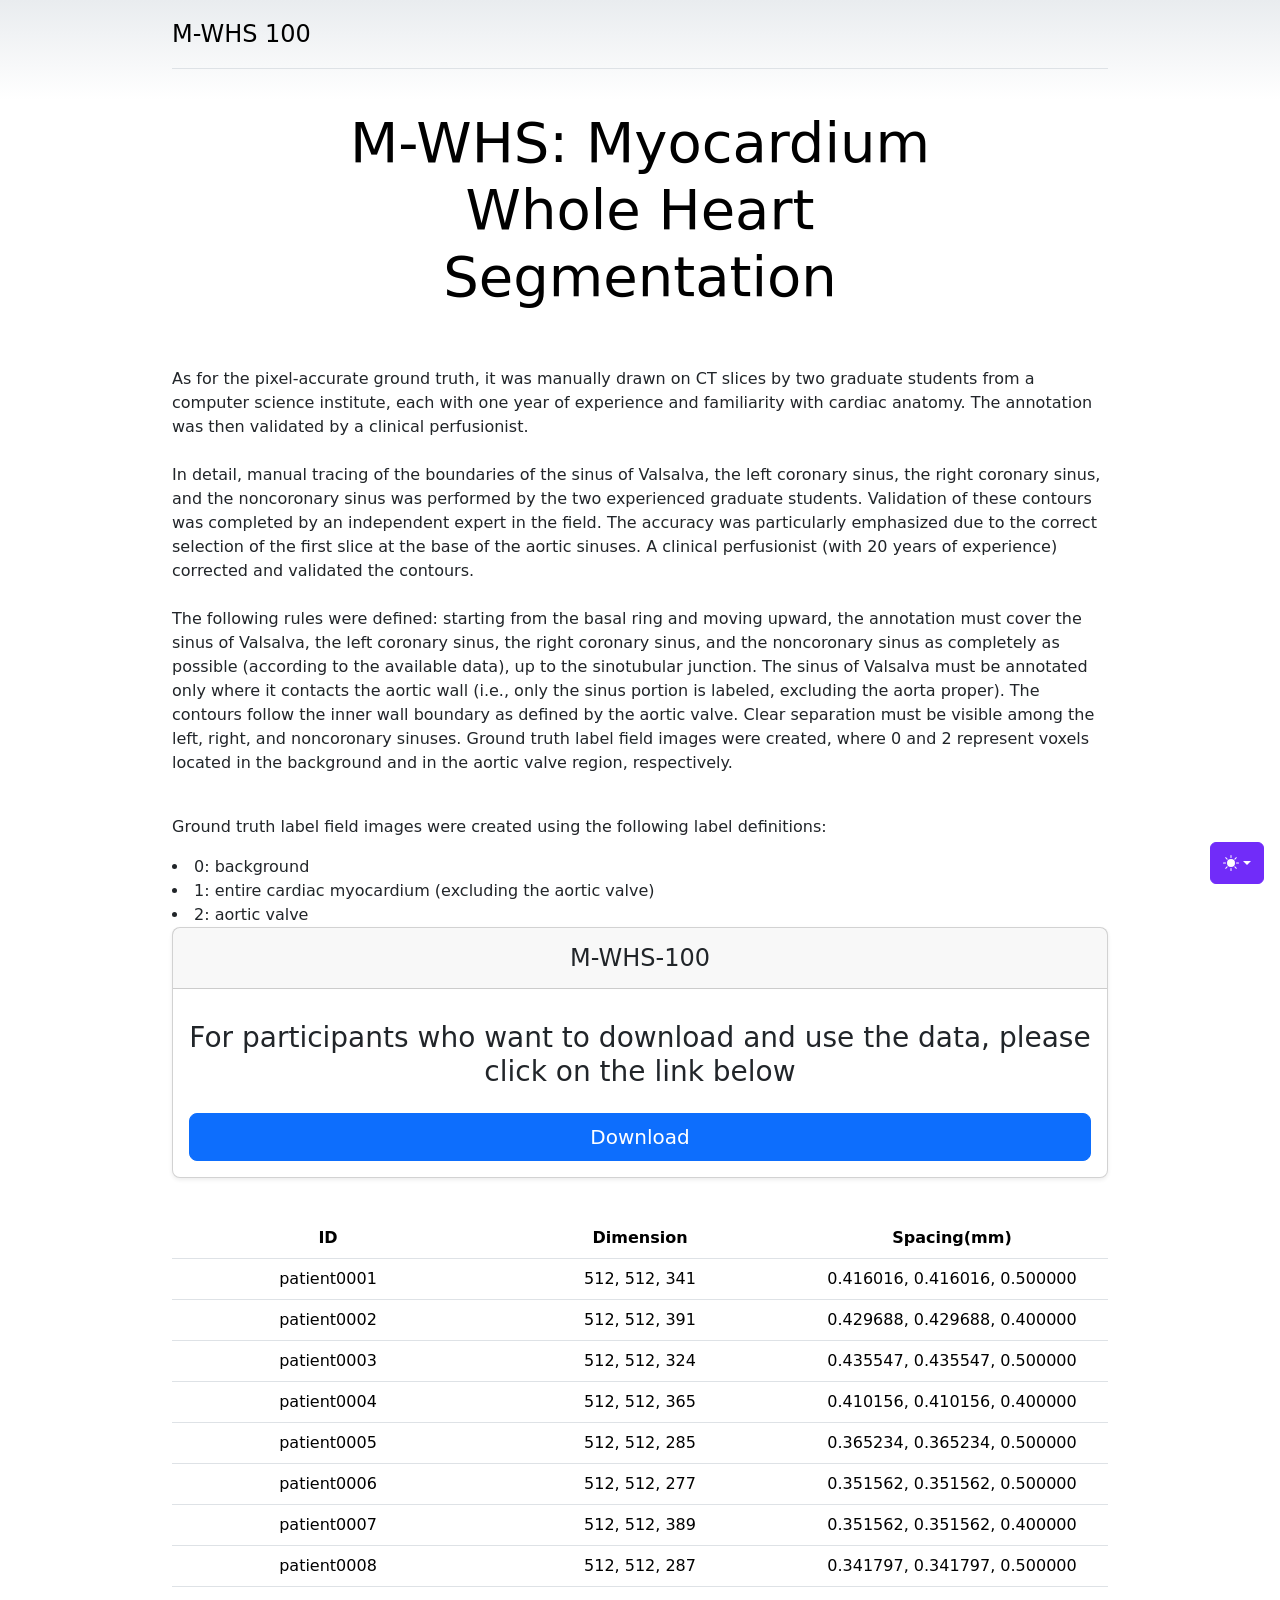
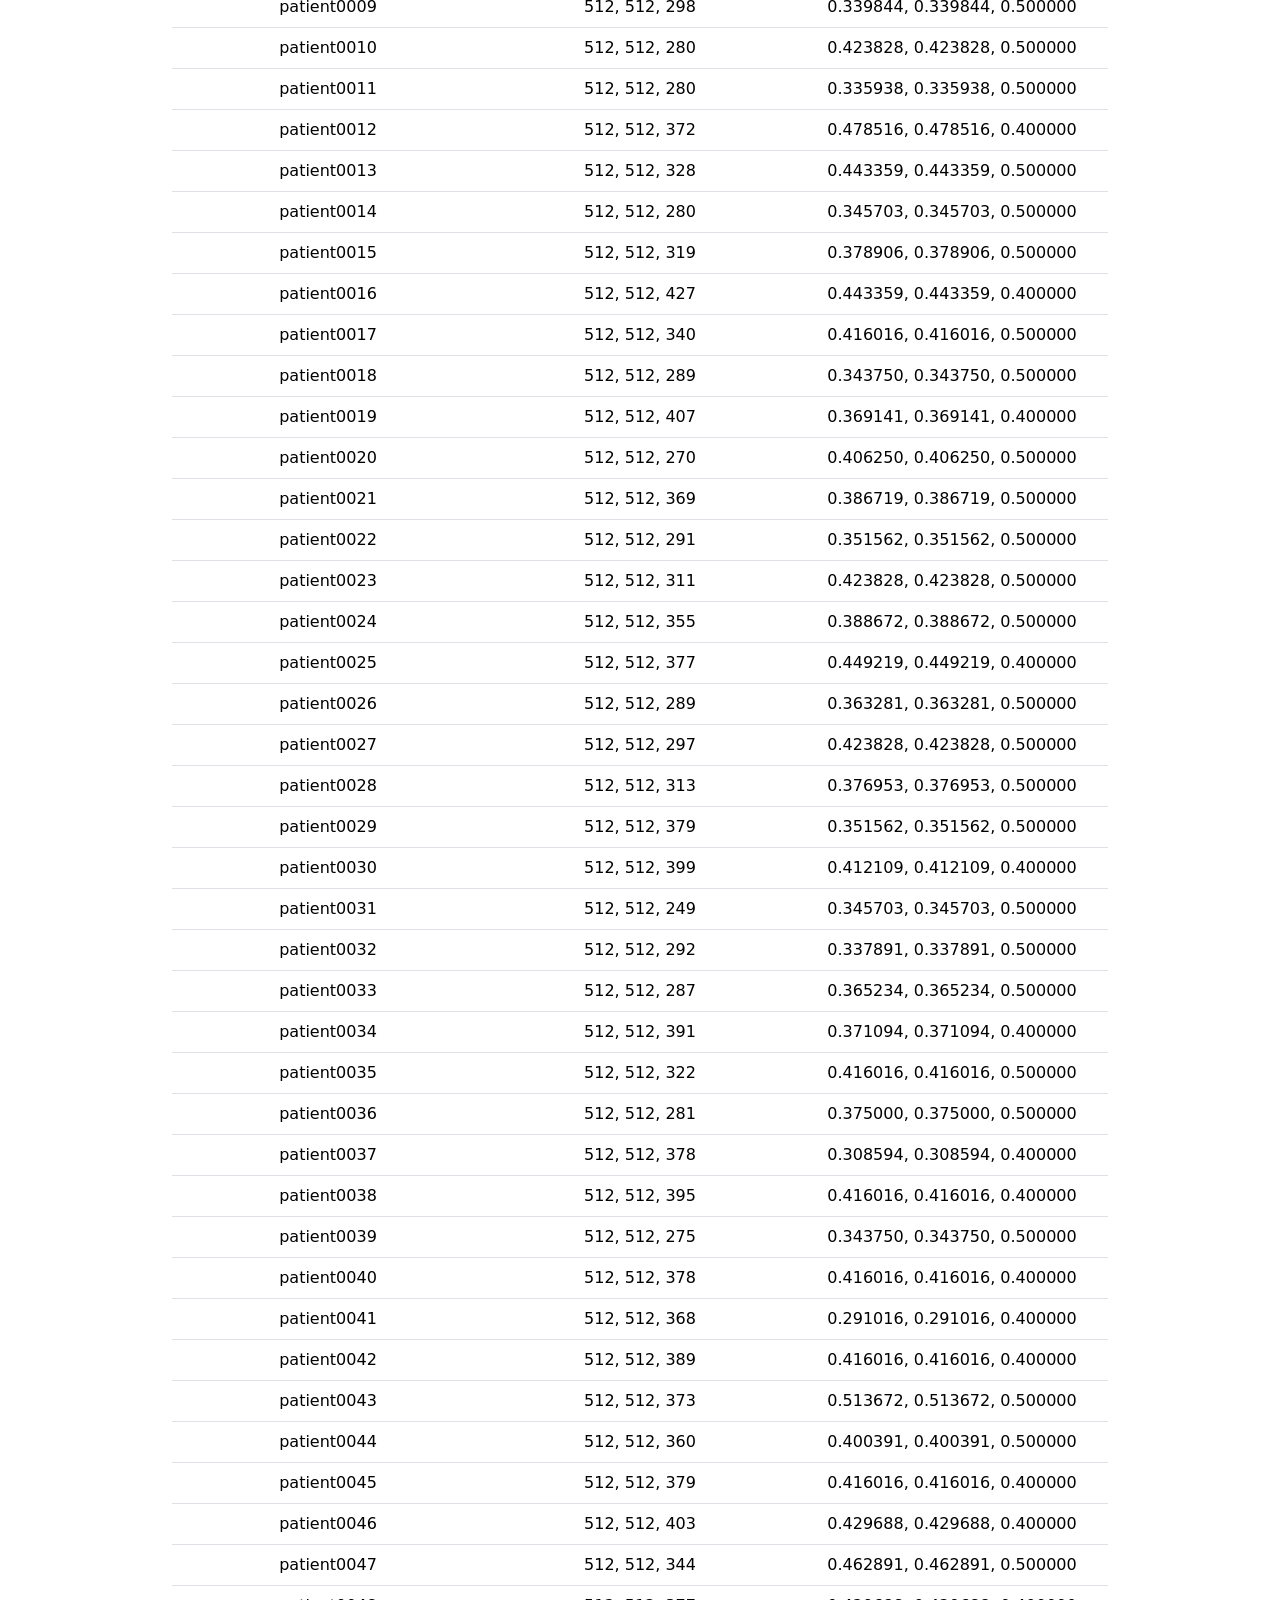
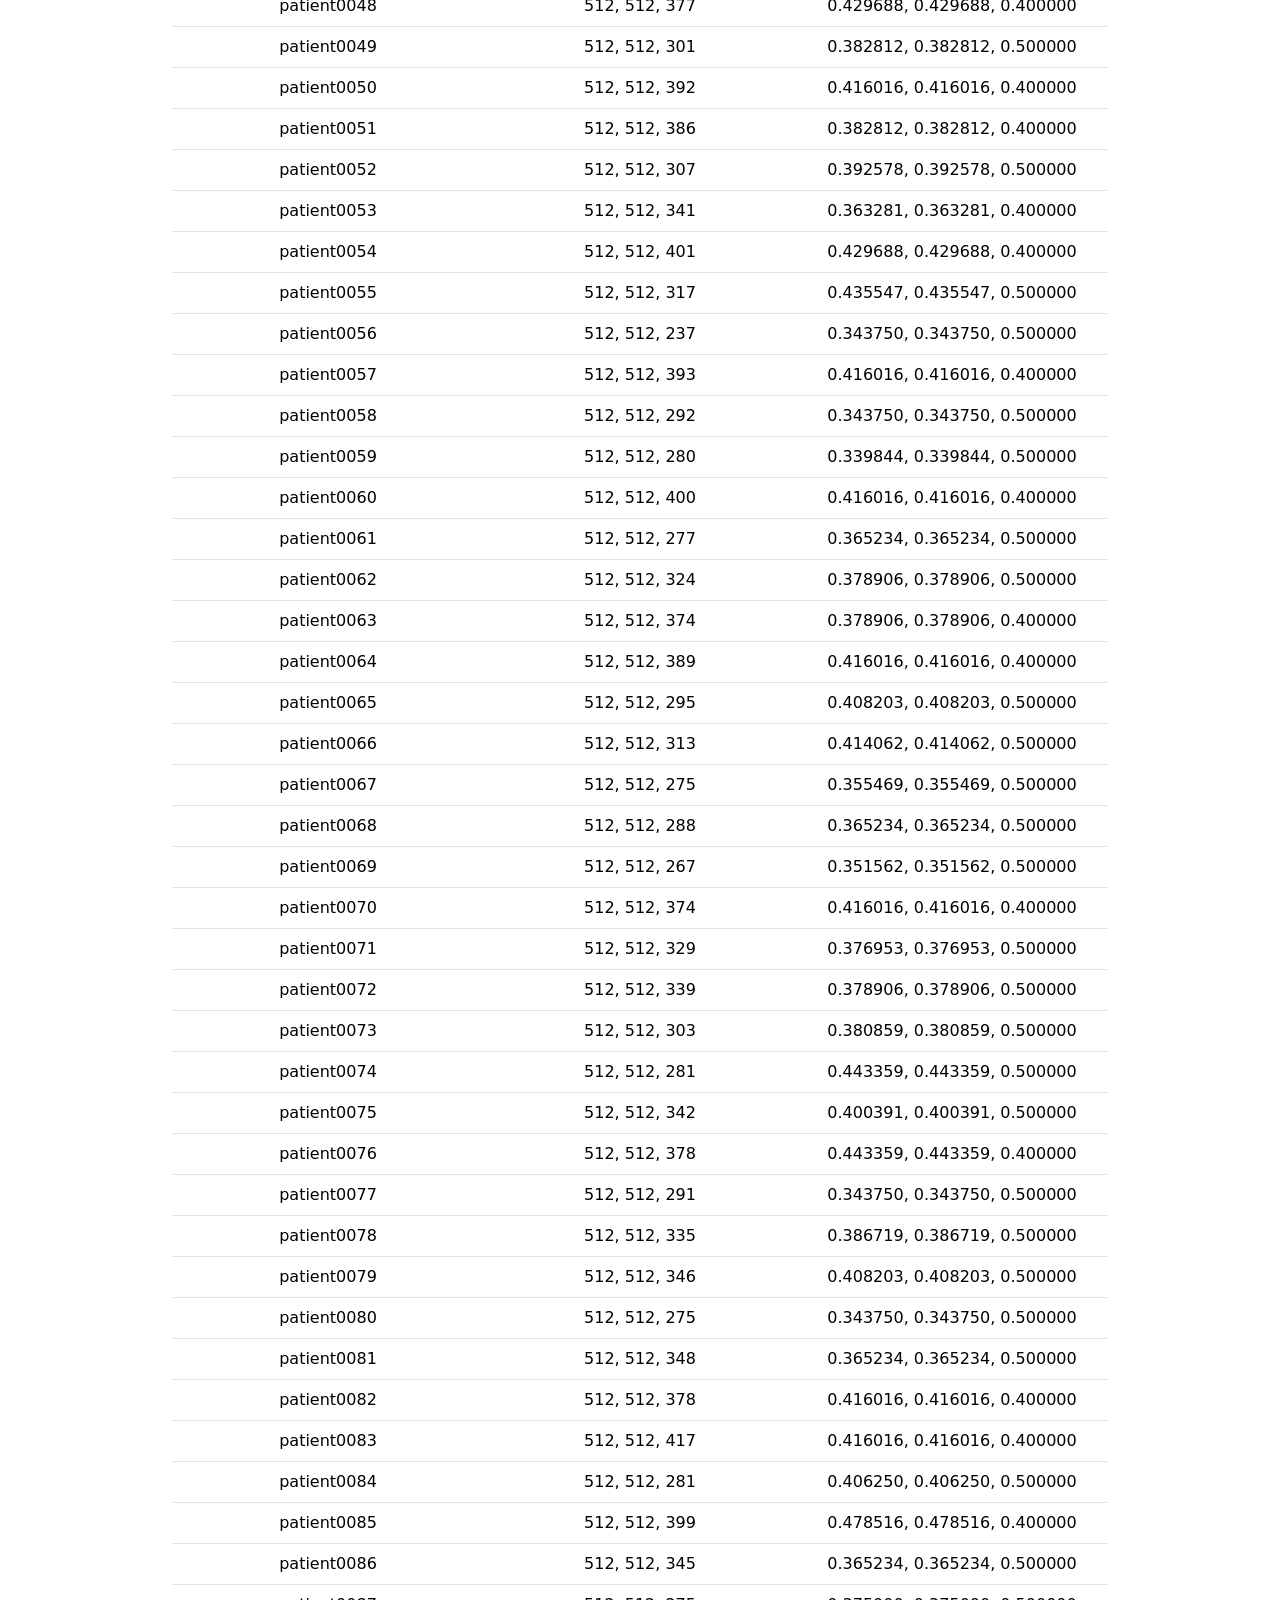
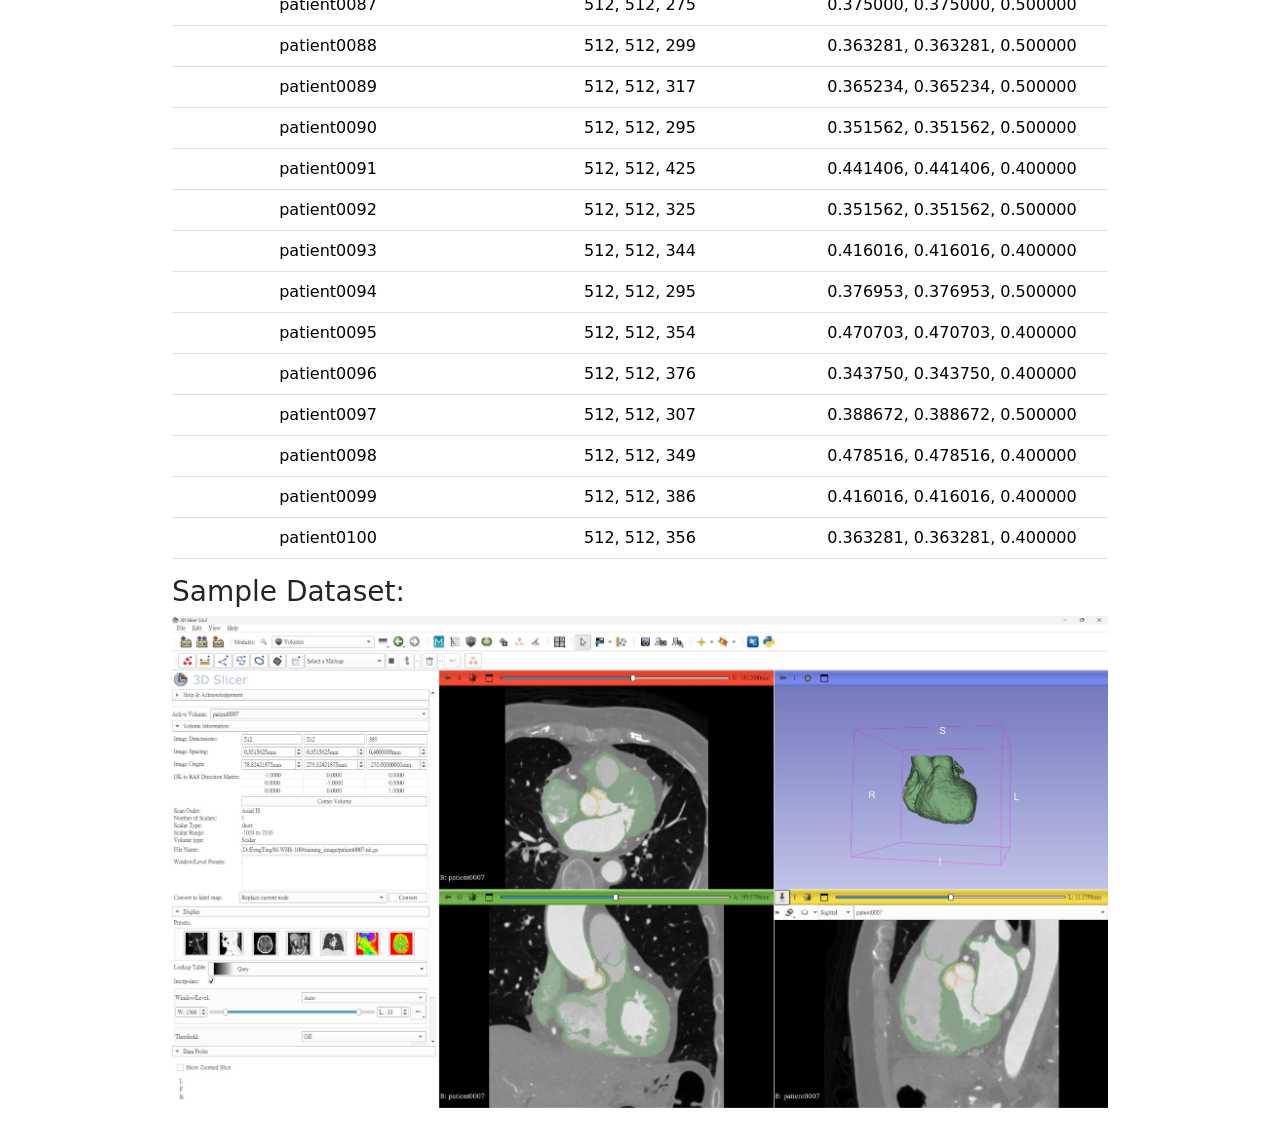
==== pricing/download.html @ 0a74efc0 "first commit" ====
<!doctype html>
<html lang="en" data-bs-theme="auto">
  <head><script src="../assets/js/color-modes.js"></script>

    <meta charset="utf-8">
    <meta name="viewport" content="width=device-width, initial-scale=1">
    <meta name="description" content="">
    <meta name="author" content="Mark Otto, Jacob Thornton, and Bootstrap contributors">
    <meta name="generator" content="Hugo 0.122.0">


<link href="../assets/dist/css/bootstrap.min.css" rel="stylesheet">

    <style>
      .bd-placeholder-img {
        font-size: 1.125rem;
        text-anchor: middle;
        -webkit-user-select: none;
        -moz-user-select: none;
        user-select: none;
      }

      @media (min-width: 768px) {
        .bd-placeholder-img-lg {
          font-size: 3.5rem;
        }
      }

      .b-example-divider {
        width: 100%;
        height: 3rem;
        background-color: rgba(0, 0, 0, .1);
        border: solid rgba(0, 0, 0, .15);
        border-width: 1px 0;
        box-shadow: inset 0 .5em 1.5em rgba(0, 0, 0, .1), inset 0 .125em .5em rgba(0, 0, 0, .15);
      }

      .b-example-vr {
        flex-shrink: 0;
        width: 1.5rem;
        height: 100vh;
      }

      .bi {
        vertical-align: -.125em;
        fill: currentColor;
      }

      .nav-scroller {
        position: relative;
        z-index: 2;
        height: 2.75rem;
        overflow-y: hidden;
      }

      .nav-scroller .nav {
        display: flex;
        flex-wrap: nowrap;
        padding-bottom: 1rem;
        margin-top: -1px;
        overflow-x: auto;
        text-align: center;
        white-space: nowrap;
        -webkit-overflow-scrolling: touch;
      }

      .btn-bd-primary {
        --bd-violet-bg: #712cf9;
        --bd-violet-rgb: 112.520718, 44.062154, 249.437846;

        --bs-btn-font-weight: 600;
        --bs-btn-color: var(--bs-white);
        --bs-btn-bg: var(--bd-violet-bg);
        --bs-btn-border-color: var(--bd-violet-bg);
        --bs-btn-hover-color: var(--bs-white);
        --bs-btn-hover-bg: #6528e0;
        --bs-btn-hover-border-color: #6528e0;
        --bs-btn-focus-shadow-rgb: var(--bd-violet-rgb);
        --bs-btn-active-color: var(--bs-btn-hover-color);
        --bs-btn-active-bg: #5a23c8;
        --bs-btn-active-border-color: #5a23c8;
      }

      .bd-mode-toggle {
        z-index: 1500;
      }

      .bd-mode-toggle .dropdown-menu .active .bi {
        display: block !important;
      }
    </style>

    
    <!-- Custom styles for this template -->
    <link href="pricing.css" rel="stylesheet">
  </head>
  <body>
    <svg xmlns="http://www.w3.org/2000/svg" class="d-none">
      <symbol id="check2" viewBox="0 0 16 16">
        <path d="M13.854 3.646a.5.5 0 0 1 0 .708l-7 7a.5.5 0 0 1-.708 0l-3.5-3.5a.5.5 0 1 1 .708-.708L6.5 10.293l6.646-6.647a.5.5 0 0 1 .708 0z"/>
      </symbol>
      <symbol id="circle-half" viewBox="0 0 16 16">
        <path d="M8 15A7 7 0 1 0 8 1v14zm0 1A8 8 0 1 1 8 0a8 8 0 0 1 0 16z"/>
      </symbol>
      <symbol id="moon-stars-fill" viewBox="0 0 16 16">
        <path d="M6 .278a.768.768 0 0 1 .08.858 7.208 7.208 0 0 0-.878 3.46c0 4.021 3.278 7.277 7.318 7.277.527 0 1.04-.055 1.533-.16a.787.787 0 0 1 .81.316.733.733 0 0 1-.031.893A8.349 8.349 0 0 1 8.344 16C3.734 16 0 12.286 0 7.71 0 4.266 2.114 1.312 5.124.06A.752.752 0 0 1 6 .278z"/>
        <path d="M10.794 3.148a.217.217 0 0 1 .412 0l.387 1.162c.173.518.579.924 1.097 1.097l1.162.387a.217.217 0 0 1 0 .412l-1.162.387a1.734 1.734 0 0 0-1.097 1.097l-.387 1.162a.217.217 0 0 1-.412 0l-.387-1.162A1.734 1.734 0 0 0 9.31 6.593l-1.162-.387a.217.217 0 0 1 0-.412l1.162-.387a1.734 1.734 0 0 0 1.097-1.097l.387-1.162zM13.863.099a.145.145 0 0 1 .274 0l.258.774c.115.346.386.617.732.732l.774.258a.145.145 0 0 1 0 .274l-.774.258a1.156 1.156 0 0 0-.732.732l-.258.774a.145.145 0 0 1-.274 0l-.258-.774a1.156 1.156 0 0 0-.732-.732l-.774-.258a.145.145 0 0 1 0-.274l.774-.258c.346-.115.617-.386.732-.732L13.863.1z"/>
      </symbol>
      <symbol id="sun-fill" viewBox="0 0 16 16">
        <path d="M8 12a4 4 0 1 0 0-8 4 4 0 0 0 0 8zM8 0a.5.5 0 0 1 .5.5v2a.5.5 0 0 1-1 0v-2A.5.5 0 0 1 8 0zm0 13a.5.5 0 0 1 .5.5v2a.5.5 0 0 1-1 0v-2A.5.5 0 0 1 8 13zm8-5a.5.5 0 0 1-.5.5h-2a.5.5 0 0 1 0-1h2a.5.5 0 0 1 .5.5zM3 8a.5.5 0 0 1-.5.5h-2a.5.5 0 0 1 0-1h2A.5.5 0 0 1 3 8zm10.657-5.657a.5.5 0 0 1 0 .707l-1.414 1.415a.5.5 0 1 1-.707-.708l1.414-1.414a.5.5 0 0 1 .707 0zm-9.193 9.193a.5.5 0 0 1 0 .707L3.05 13.657a.5.5 0 0 1-.707-.707l1.414-1.414a.5.5 0 0 1 .707 0zm9.193 2.121a.5.5 0 0 1-.707 0l-1.414-1.414a.5.5 0 0 1 .707-.707l1.414 1.414a.5.5 0 0 1 0 .707zM4.464 4.465a.5.5 0 0 1-.707 0L2.343 3.05a.5.5 0 1 1 .707-.707l1.414 1.414a.5.5 0 0 1 0 .708z"/>
      </symbol>
    </svg>

    <div class="dropdown position-fixed bottom-0 end-0 mb-3 me-3 bd-mode-toggle">
      <button class="btn btn-bd-primary py-2 dropdown-toggle d-flex align-items-center"
              id="bd-theme"
              type="button"
              aria-expanded="false"
              data-bs-toggle="dropdown"
              aria-label="Toggle theme (auto)">
        <svg class="bi my-1 theme-icon-active" width="1em" height="1em"><use href="#circle-half"></use></svg>
        <span class="visually-hidden" id="bd-theme-text">Toggle theme</span>
      </button>
      <ul class="dropdown-menu dropdown-menu-end shadow" aria-labelledby="bd-theme-text">
        <li>
          <button type="button" class="dropdown-item d-flex align-items-center" data-bs-theme-value="light" aria-pressed="false">
            <svg class="bi me-2 opacity-50" width="1em" height="1em"><use href="#sun-fill"></use></svg>
            Light
            <svg class="bi ms-auto d-none" width="1em" height="1em"><use href="#check2"></use></svg>
          </button>
        </li>
        <li>
          <button type="button" class="dropdown-item d-flex align-items-center" data-bs-theme-value="dark" aria-pressed="false">
            <svg class="bi me-2 opacity-50" width="1em" height="1em"><use href="#moon-stars-fill"></use></svg>
            Dark
            <svg class="bi ms-auto d-none" width="1em" height="1em"><use href="#check2"></use></svg>
          </button>
        </li>
        <li>
          <button type="button" class="dropdown-item d-flex align-items-center active" data-bs-theme-value="auto" aria-pressed="true">
            <svg class="bi me-2 opacity-50" width="1em" height="1em"><use href="#circle-half"></use></svg>
            Auto
            <svg class="bi ms-auto d-none" width="1em" height="1em"><use href="#check2"></use></svg>
          </button>
        </li>
      </ul>
    </div>

    
<svg xmlns="http://www.w3.org/2000/svg" class="d-none">
  <symbol id="check" viewBox="0 0 16 16">
    <title>Check</title>
    <path d="M13.854 3.646a.5.5 0 0 1 0 .708l-7 7a.5.5 0 0 1-.708 0l-3.5-3.5a.5.5 0 1 1 .708-.708L6.5 10.293l6.646-6.647a.5.5 0 0 1 .708 0z"/>
  </symbol>
</svg>

<div class="container py-3">
  <header>
    <div class="d-flex flex-column flex-md-row align-items-center pb-3 mb-4 border-bottom">
      <a href="#" class="d-flex align-items-center link-body-emphasis text-decoration-none">
        <!-- <svg xmlns="http://www.w3.org/2000/svg" width="40" height="32" class="me-2" viewBox="0 0 118 94" role="img"><title>Bootstrap</title><path fill-rule="evenodd" clip-rule="evenodd" d="M24.509 0c-6.733 0-11.715 5.893-11.492 12.284.214 6.14-.064 14.092-2.066 20.577C8.943 39.365 5.547 43.485 0 44.014v5.972c5.547.529 8.943 4.649 10.951 11.153 2.002 6.485 2.28 14.437 2.066 20.577C12.794 88.106 17.776 94 24.51 94H93.5c6.733 0 11.714-5.893 11.491-12.284-.214-6.14.064-14.092 2.066-20.577 2.009-6.504 5.396-10.624 10.943-11.153v-5.972c-5.547-.529-8.934-4.649-10.943-11.153-2.002-6.484-2.28-14.437-2.066-20.577C105.214 5.894 100.233 0 93.5 0H24.508zM80 57.863C80 66.663 73.436 72 62.543 72H44a2 2 0 01-2-2V24a2 2 0 012-2h18.437c9.083 0 15.044 4.92 15.044 12.474 0 5.302-4.01 10.049-9.119 10.88v.277C75.317 46.394 80 51.21 80 57.863zM60.521 28.34H49.948v14.934h8.905c6.884 0 10.68-2.772 10.68-7.727 0-4.643-3.264-7.207-9.012-7.207zM49.948 49.2v16.458H60.91c7.167 0 10.964-2.876 10.964-8.281 0-5.406-3.903-8.178-11.425-8.178H49.948z" fill="currentColor"></path></svg> -->
        <span class="fs-4">M-WHS 100</span>
      </a>

    </div>

    <div class="pricing-header p-3 pb-md-4 mx-auto text-center">
      
      <h1 class="display-4 fw-normal text-body-emphasis">M-WHS: Myocardium Whole Heart Segmentation
</h1>

          </div>
    <div class="justified-text">
    <!-- <h2>Protocol</h2> -->
    <br>
As for the pixel-accurate ground truth, it was manually drawn on CT slices by two graduate students from a computer science institute, each with one year of experience and familiarity with cardiac anatomy. The annotation was then validated by a clinical perfusionist.
    <br><br>
In detail, manual tracing of the boundaries of the sinus of Valsalva, the left coronary sinus, the right coronary sinus, and the noncoronary sinus was performed by the two experienced graduate students. Validation of these contours was completed by an independent expert in the field. The accuracy was particularly emphasized due to the correct selection of the first slice at the base of the aortic sinuses. A clinical perfusionist (with 20 years of experience) corrected and validated the contours.
    <br><br>
The following rules were defined: starting from the basal ring and moving upward, the annotation must cover the sinus of Valsalva, the left coronary sinus, the right coronary sinus, and the noncoronary sinus as completely as possible (according to the available data), up to the sinotubular junction. The sinus of Valsalva must be annotated only where it contacts the aortic wall (i.e., only the sinus portion is labeled, excluding the aorta proper). The contours follow the inner wall boundary as defined by the aortic valve. Clear separation must be visible among the left, right, and noncoronary sinuses. Ground truth label field images were created, where 0 and 2 represent voxels located in the background and in the aortic valve region, respectively.</p>
    <br><p>Ground truth label field images were created using the following label definitions:</p>
    <li>0: background</li>

    <li>1: entire cardiac myocardium (excluding the aortic valve)</li>

    <li>2: aortic valve</li>
    </div>
      <!-- <p class="fs-5 text-body-secondary">test</p> -->
       
    
    
  </header>

  <main>
    
    <!-- <hr> -->
    <div class="row row-cols-1 row-cols-md-1 mb-3 text-center">
 
      <div class="col">
        <div class="card mb-4 rounded-3 shadow-sm">
          <div class="card-header py-3">
            <h4 class="my-0 fw-normal">M-WHS-100</h4>
          </div>
          <div class="card-body">
            <h3 class="list-unstyled mt-3 mb-4"> 
              For participants who want to download and use the data, please click on the link below
            </h3>
            <!-- <button type="button" class="w-100 btn btn-lg btn-primary", href="https://www.aicup.tw/%E5%89%AF%E6%9C%AC-%E8%B3%87%E6%96%99%E9%9B%86%E4%B8%8B%E8%BC%89">Downloand</button> -->
            <a class="w-100 btn btn-lg btn-primary" href="https://www.aicup.tw/%E5%89%AF%E6%9C%AC-%E8%B3%87%E6%96%99%E9%9B%86%E4%B8%8B%E8%BC%89" role="button">Download</a>
          </div>
        </div>
      </div>
      
    </div>

    

    <div class="table-responsive">
      <table class="table text-center">
        <thead>
          <tr>
            <th style="width: 20%;">ID</th>
            <th style="width: 20%;">Dimension</th>
            <th style="width: 20%;">Spacing(mm)</th>
          </tr>
        </thead>
        <tbody>
          
          <tr>
            <th scope="row" class="text-start">Public</th>
            <td><svg class="bi" width="24" height="24"><use xlink:href="#check"/></svg></td>
            <td><svg class="bi" width="24" height="24"><use xlink:href="#check"/></svg></td>
            <td><svg class="bi" width="24" height="24"><use xlink:href="#check"/></svg></td>
          </tr>
          <tr>
            <th scope="row" class="text-start">Private</th>
            <td></td>
            <td><svg class="bi" width="24" height="24"><use xlink:href="#check"/></svg></td>
            <td><svg class="bi" width="24" height="24"><use xlink:href="#check"/></svg></td>
          </tr>
        </tbody>


      </table>
      <h3>Sample Dataset:</h3>
      <img style="width: 100%" src="./fig01.jpg">


    </div>
  </main>

</div>
<script src="../assets/dist/js/bootstrap.bundle.min.js"></script>

    </body>
</html>

<script>
  fetch('data.json')  
    .then(response => response.json())
    .then(data => {
      const tbody = document.querySelector('tbody');
      tbody.innerHTML = ''; 
  
      data.forEach((row, index) => {
        const tr = document.createElement('tr');
        tr.innerHTML = `
          <td>${row.ID}</td>
          <td>${row["Image Dimensions"]}</td>
          <td>${row["Image Spacing"]}</td>

        `;
        tbody.appendChild(tr);
      });
    })
    .catch(error => {
      console.error('JSON LOADING ERROR:', error);
    });
</script>
---- pricing/pricing.css ----
body {
  background-image: linear-gradient(180deg, var(--bs-secondary-bg), var(--bs-body-bg) 100px, var(--bs-body-bg));
}

.container {
  max-width: 960px;
}

.pricing-header {
  max-width: 700px;
}
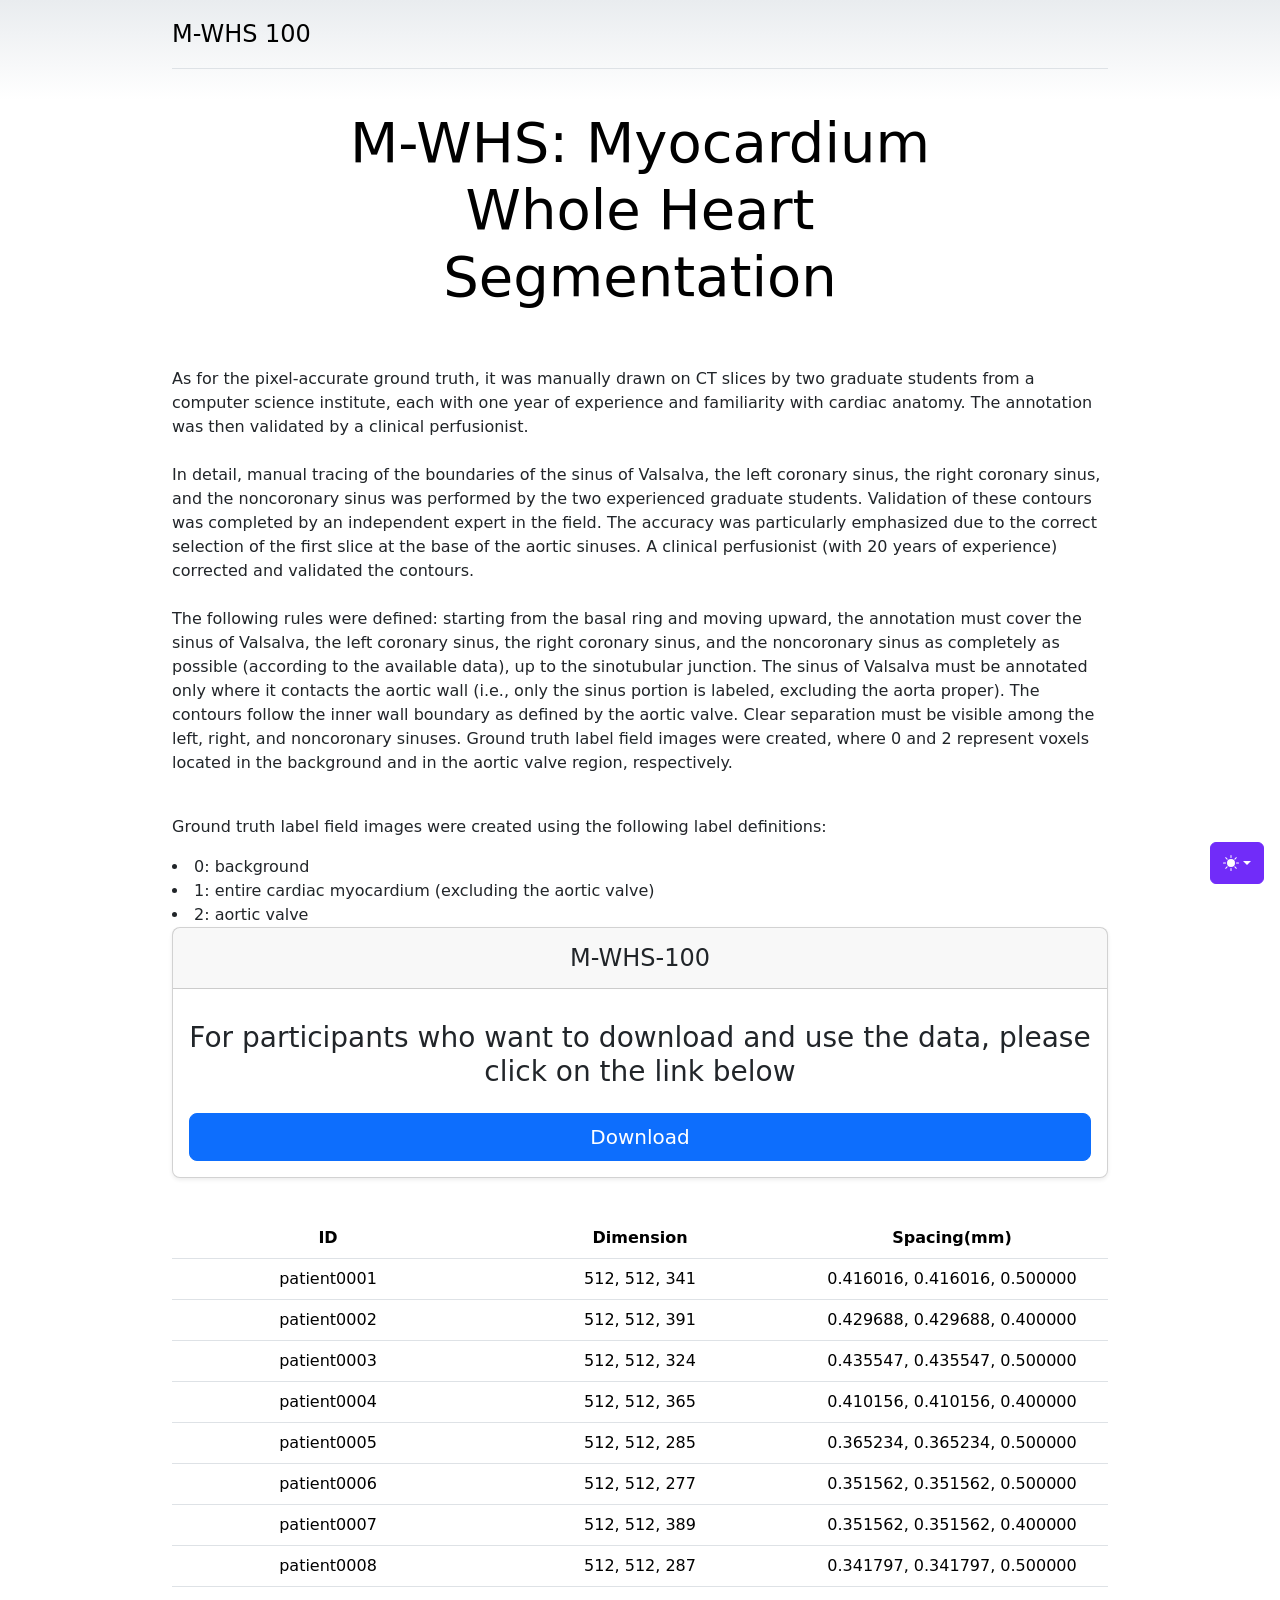
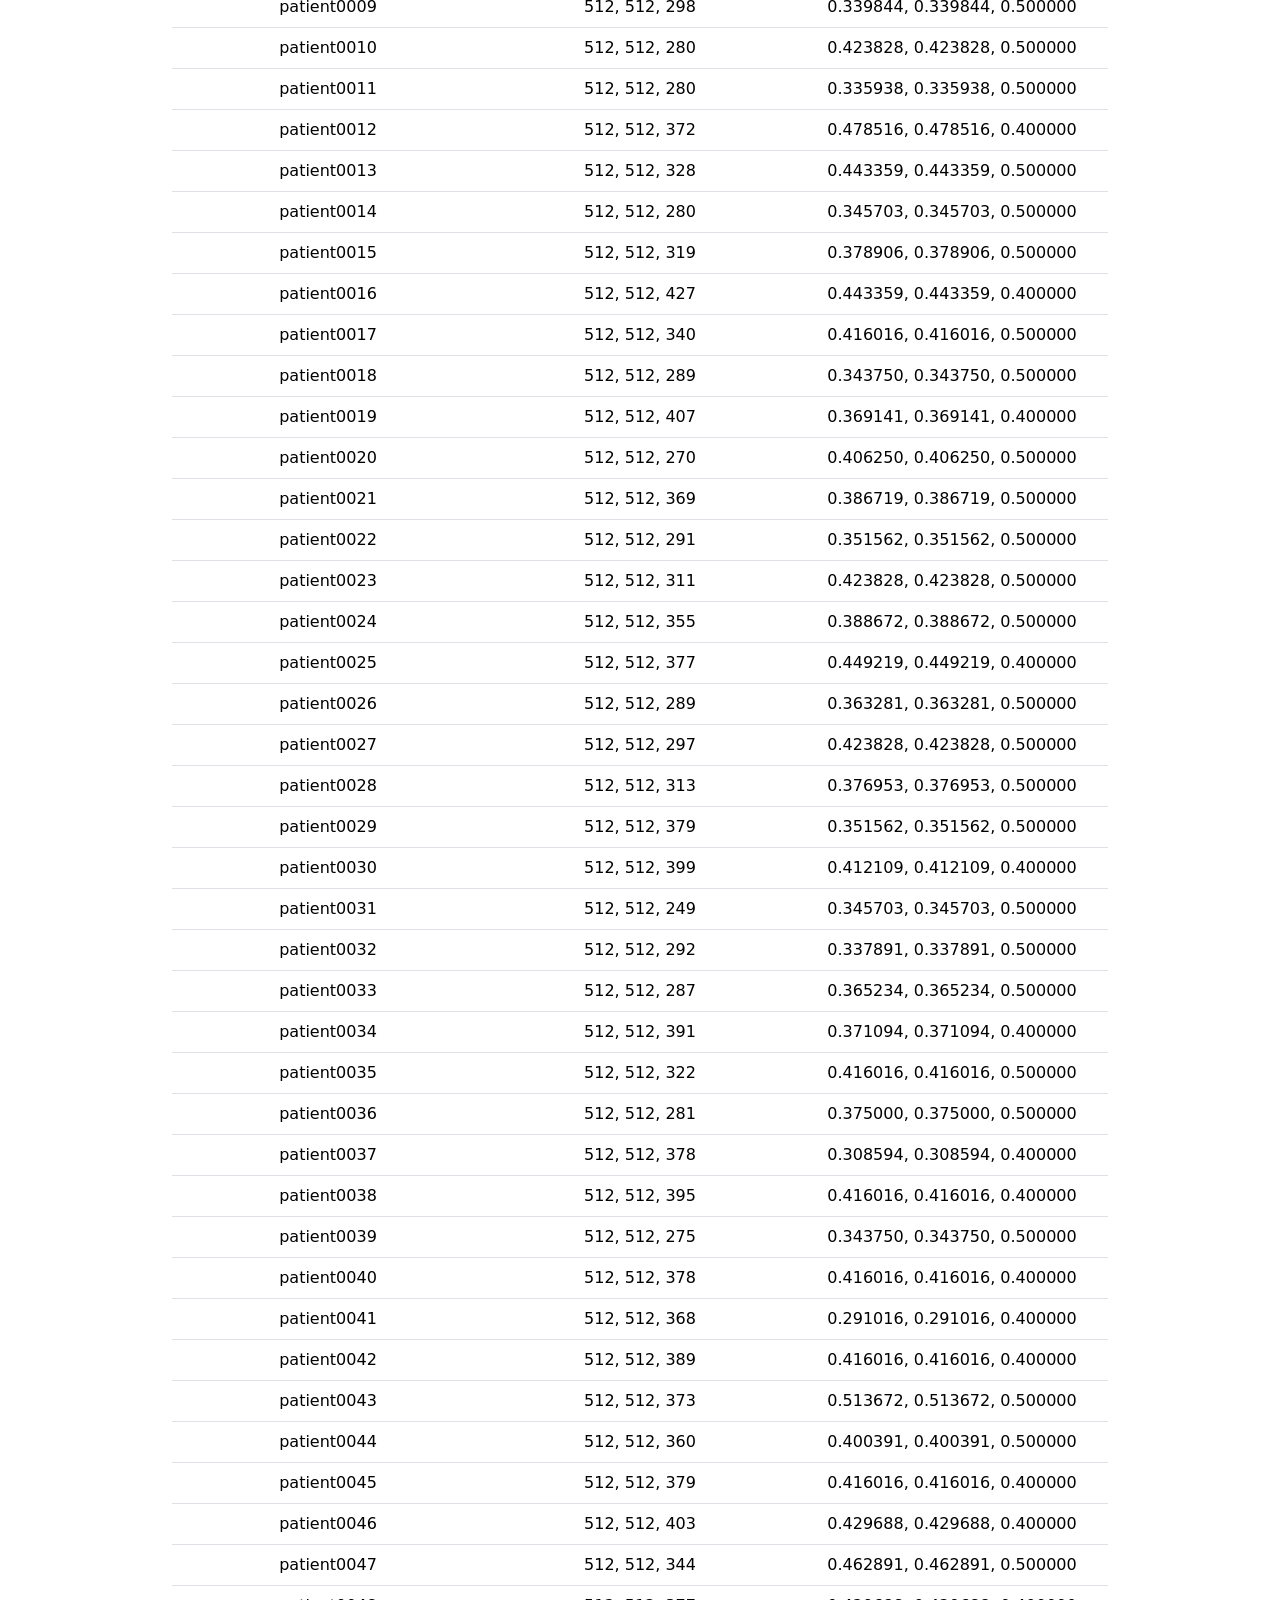
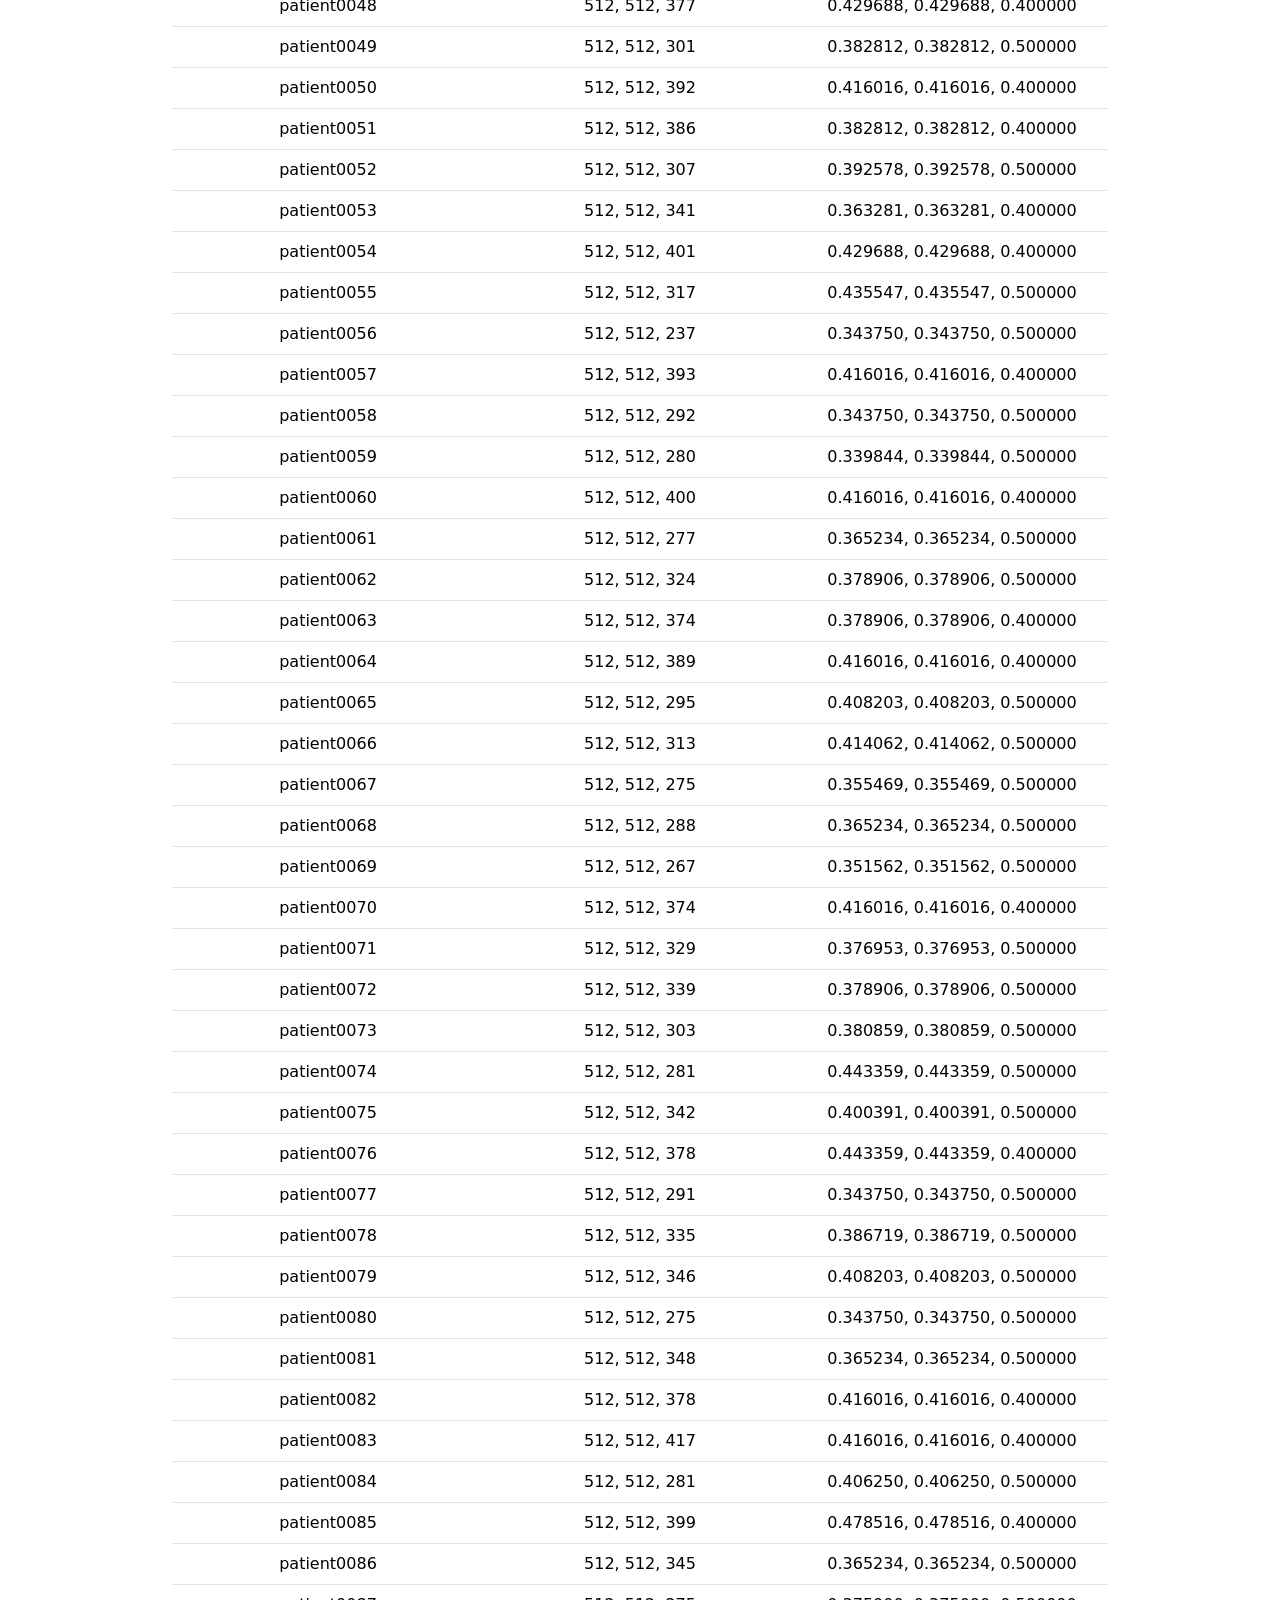
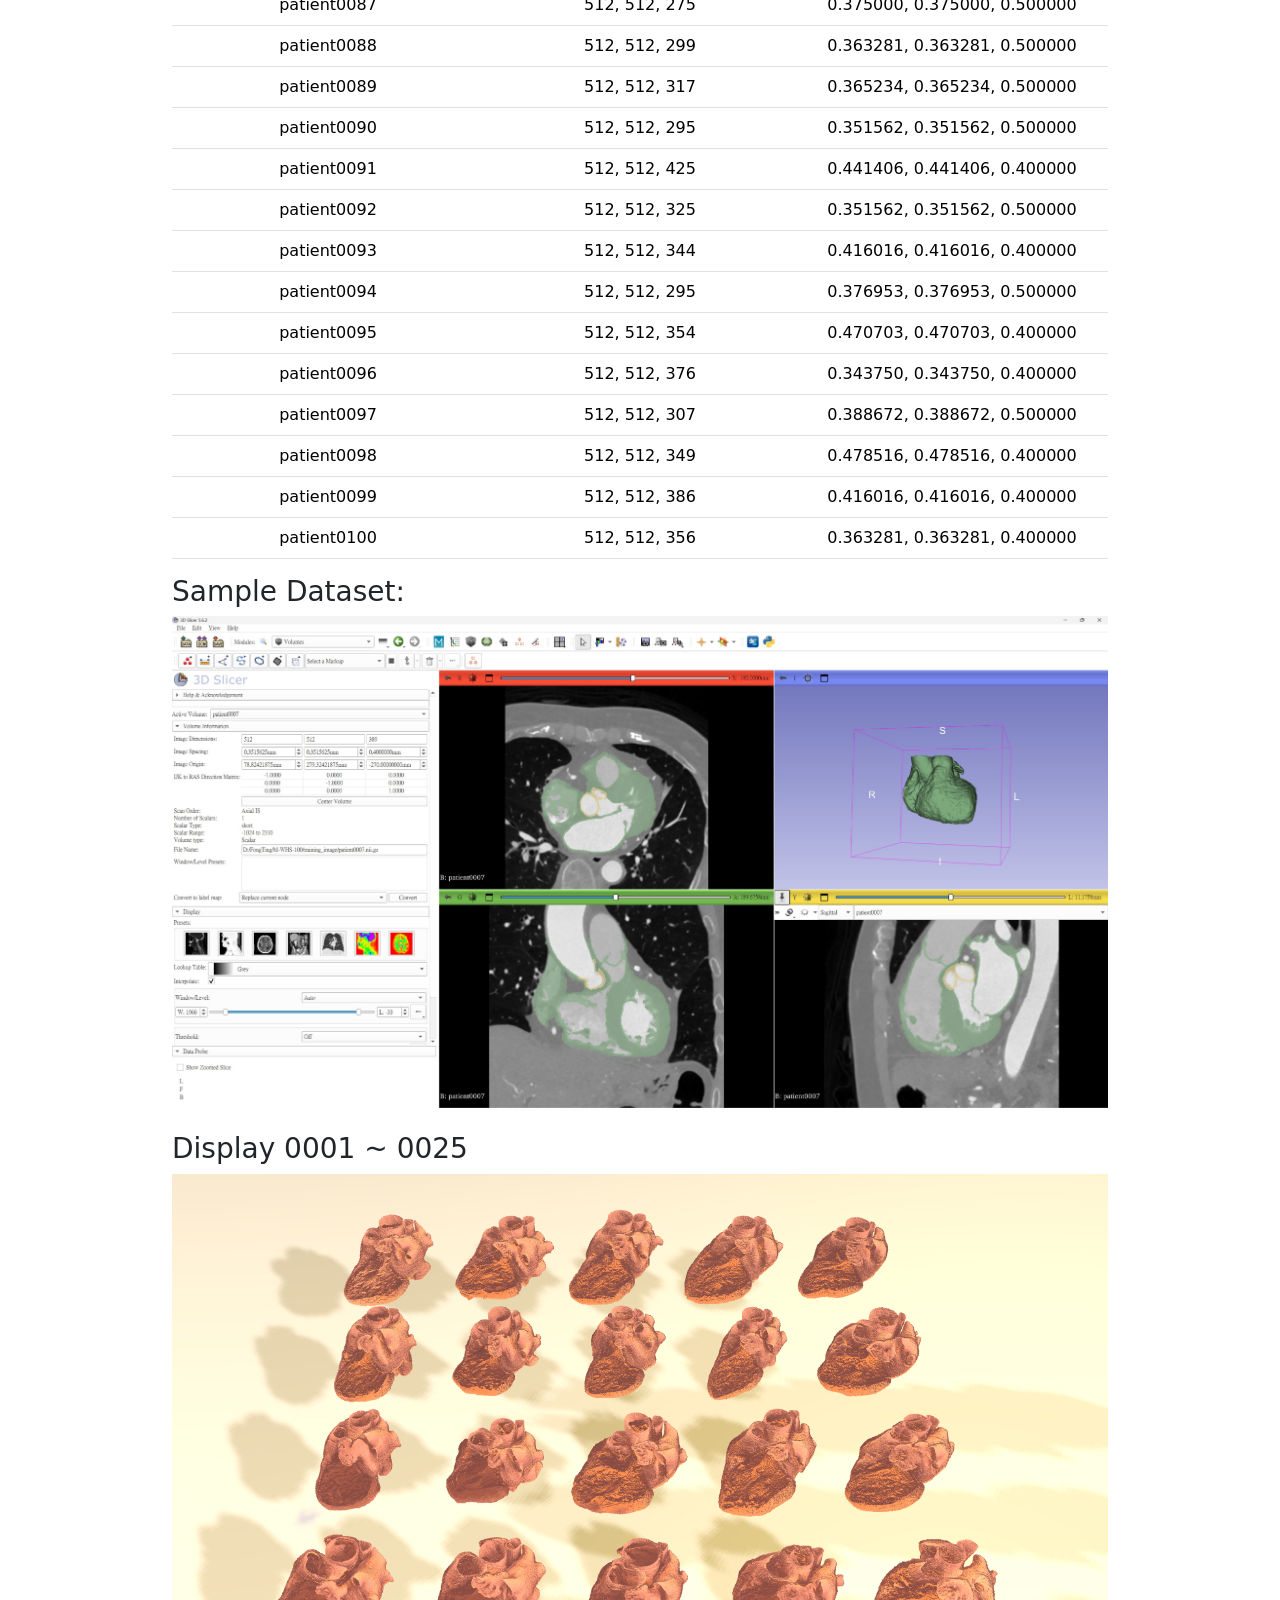
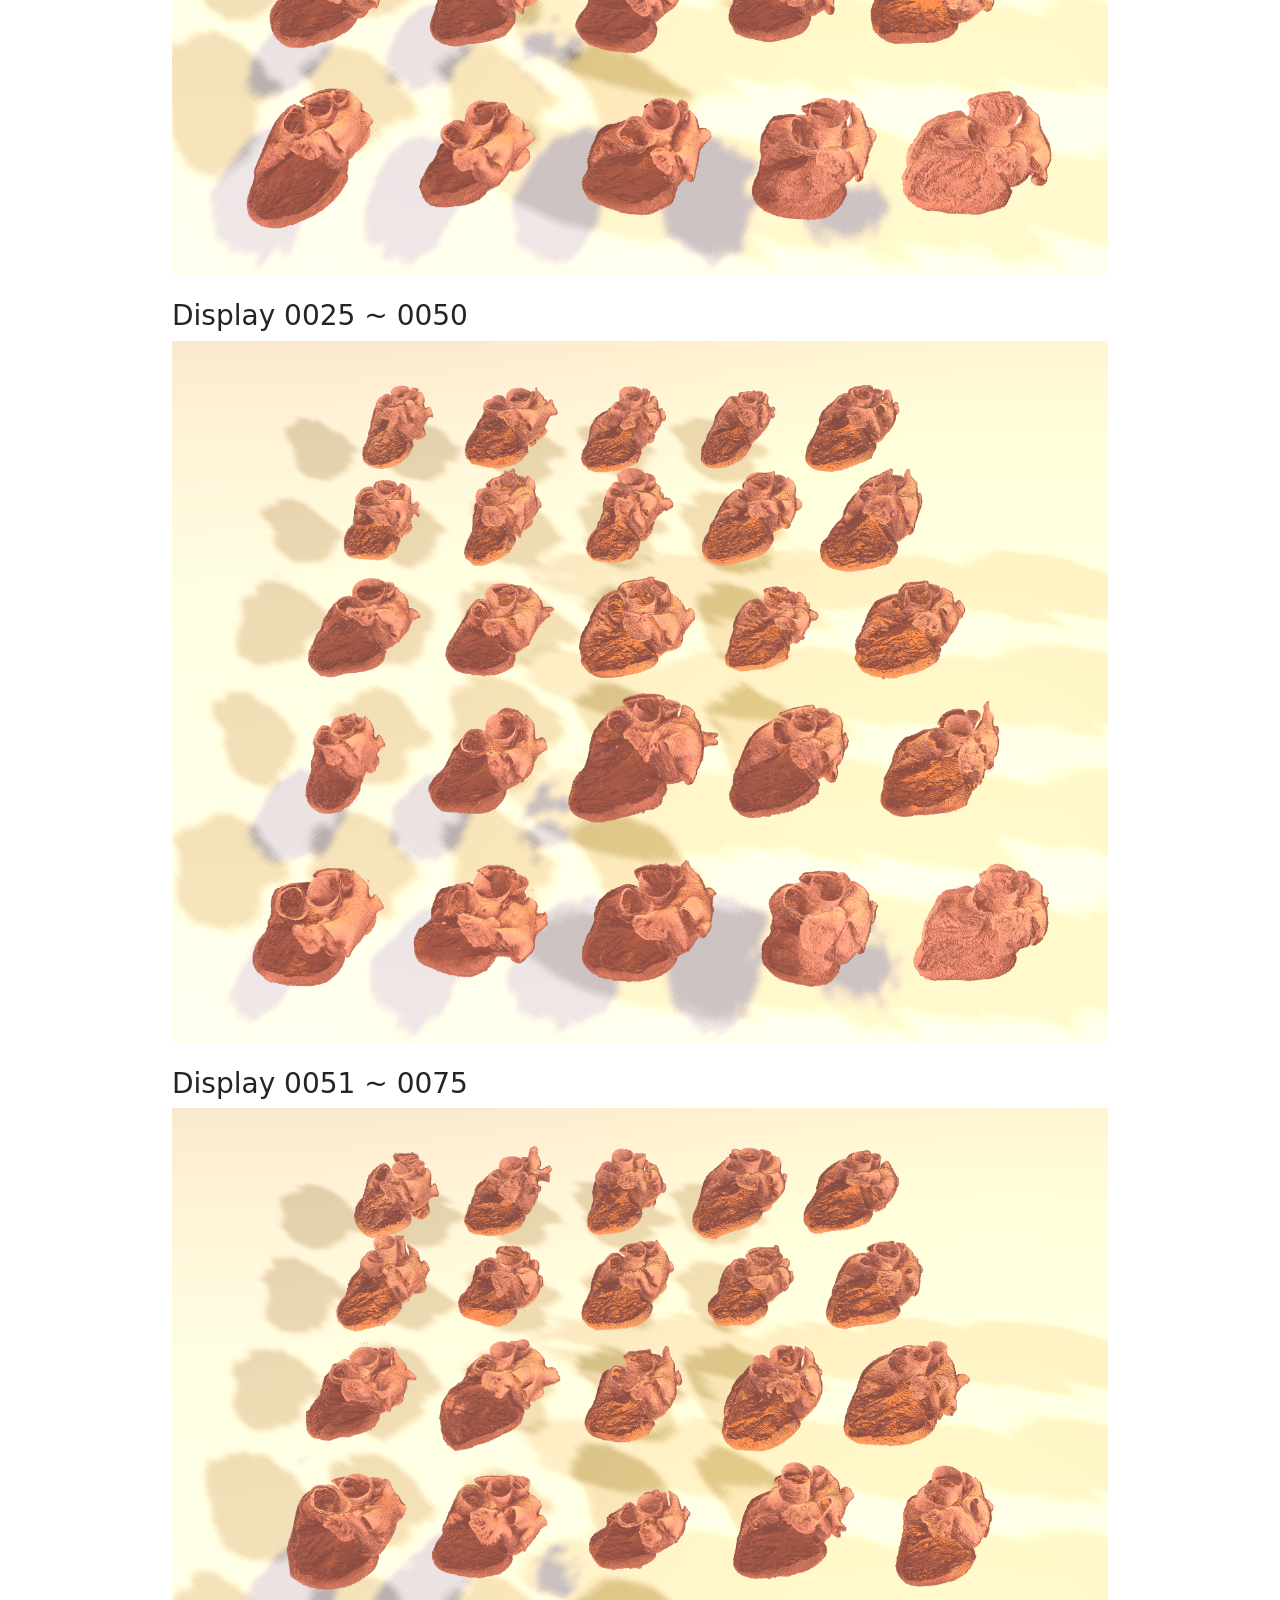
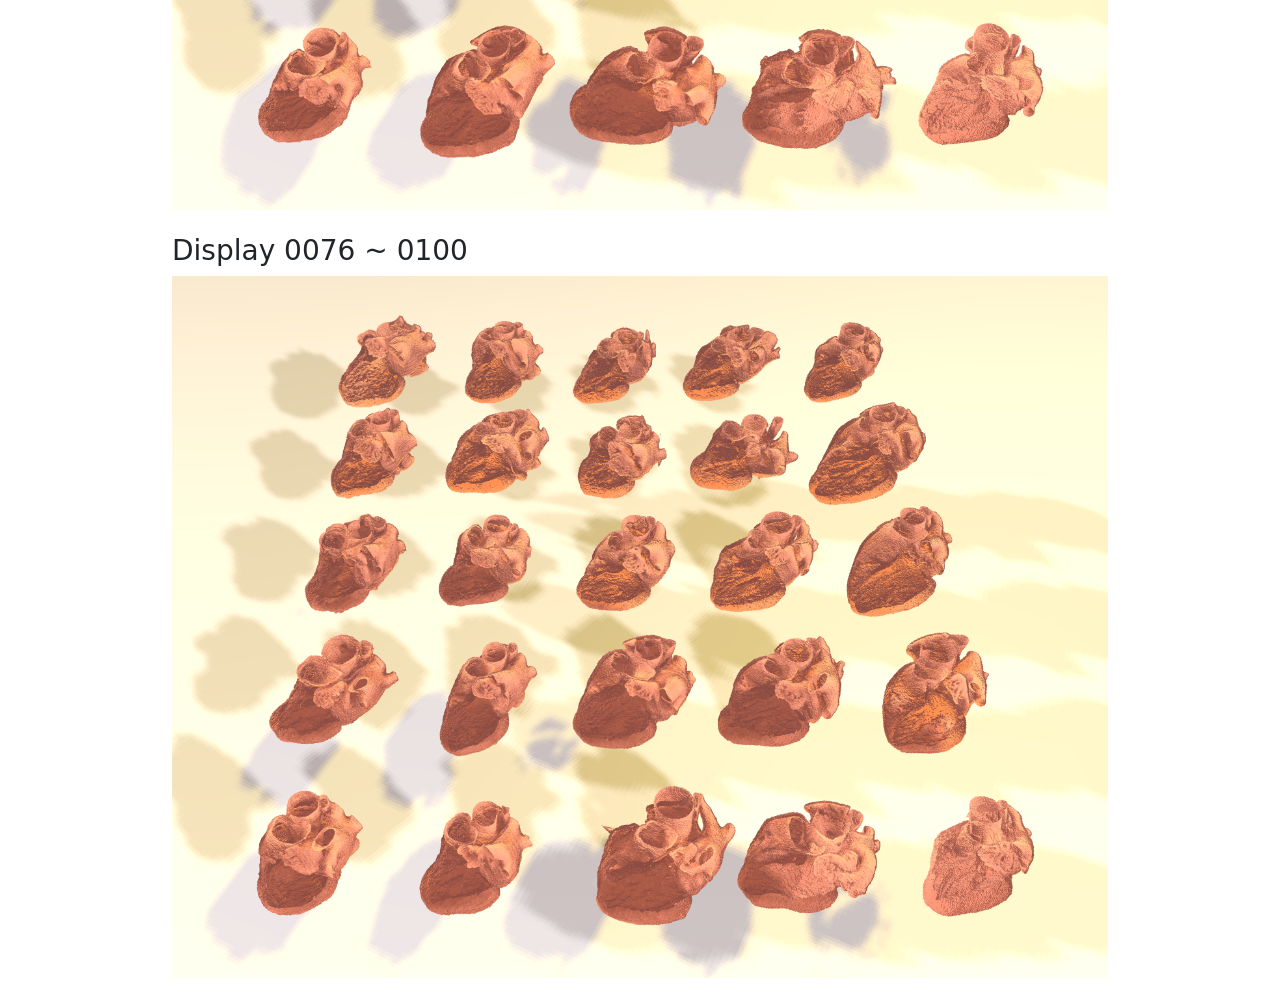
==== commit a897245f: "update display images" ====
--- a/pricing/download.html
+++ b/pricing/download.html
@@ -244,6 +244,18 @@
       </table>
       <h3>Sample Dataset:</h3>
       <img style="width: 100%" src="./fig01.jpg">
+      <br><br>
+      <h3>Display 0001 ~ 0025</h3>
+      <img style="width: 100%" src="./01_25_43.png">
+      <br><br>
+      <h3>Display 0025 ~ 0050</h3>
+      <img style="width: 100%" src="./26_50_43.png">
+      <br><br>
+      <h3>Display 0051 ~ 0075</h3>
+      <img style="width: 100%" src="./51_75_43.png">
+      <br><br>
+      <h3>Display 0076 ~ 0100</h3>
+      <img style="width: 100%" src="./76_100_43.png">
 
 
     </div>
